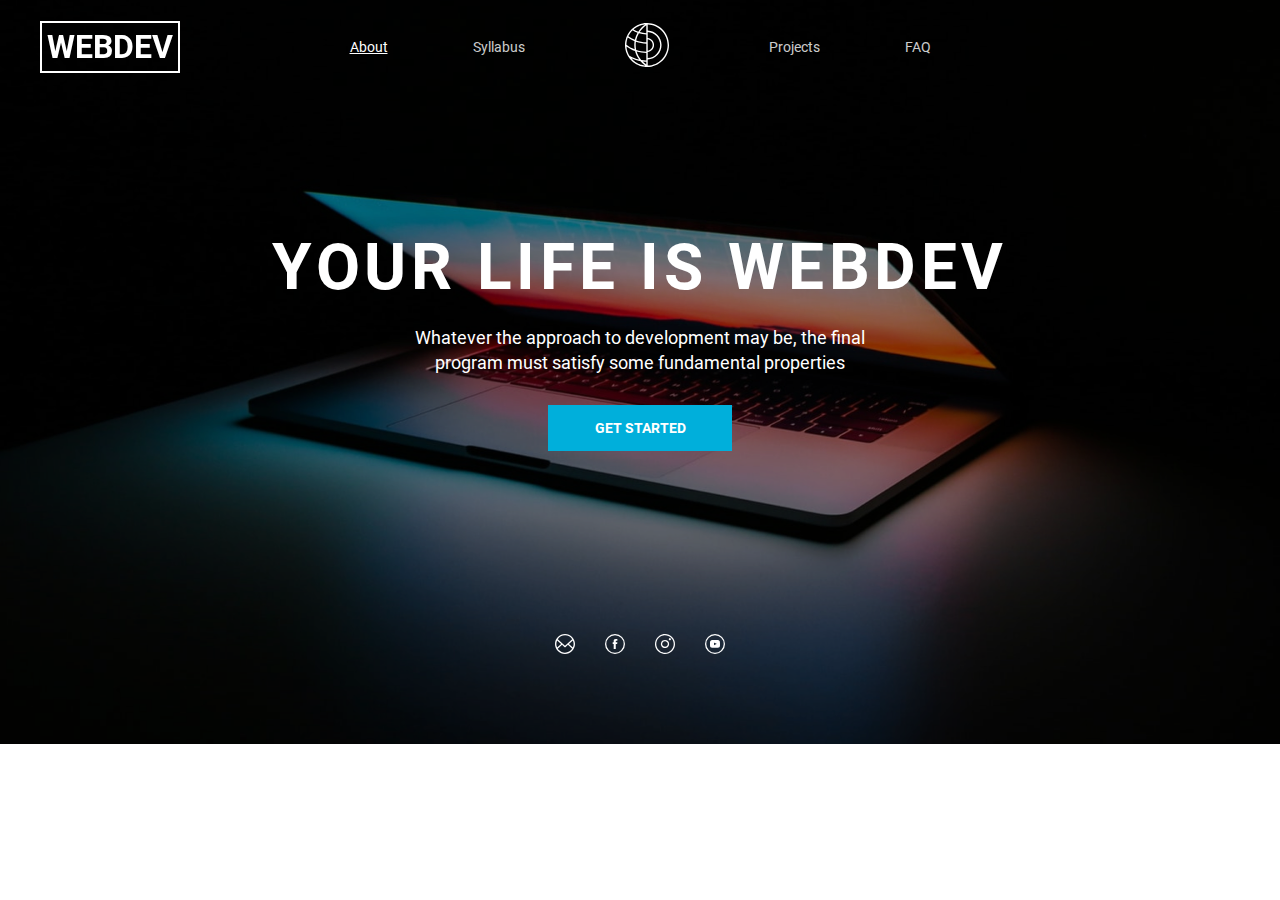
==== index.html @ 71502aca "feat: add header block" ====
<!doctype html>
<html lang="en">
<head>
	<meta charset="UTF-8">
	<meta
			name="viewport"
			content="width=device-width, user-scalable=no, initial-scale=1.0, maximum-scale=1.0, minimum-scale=1.0"
	>
	<meta http-equiv="X-UA-Compatible" content="ie=edge">
	<title>WebDev</title>
	<link rel="stylesheet" href="style.css">
</head>
<body>
	<div class="header__block_container">
		<h1 class="header__block_title">webdev</h1>
		<header class="header__block_header">
			<nav class="header__block_menu-body">
				<ul class="header__block_menu-list">
					<li class="header__block_menu-list-item"><a href="" class="header__block_menu__link header__block_menu__link-left active">About</a></li>
					<li class="header__block_menu-list-item"><a href="" class="header__block_menu__link header__block_menu__link-left">Syllabus</a></li>
					<li class="header__block_menu-list-item"><img src="assets/logo.svg" class="header__block_logo" alt="logo"></li>
					<li class="header__block_menu-list-item"><a href="" class="header__block_menu__link header__block_menu__link-right">Projects</a></li>
					<li class="header__block_menu-list-item"><a href="" class="header__block_menu__link header__block_menu__link-right">FAQ</a></li>
				</ul>
			</nav>
		</header>
		<div class="first_block_title">your life is WebDev</div>
		<p class="first_block_text">Whatever the approach to development may be, the final<br /> program must satisfy some fundamental properties</p>
		<button class="btn-main">get started</button>
		<div class="first_block_social-links">
			<a href="" class="first_block_social-link-mail"><img src="assets/icons/mail_fff.svg" class="first_block_social-link-icon" alt="icon"></a>
			<a href="" class="first_block_social-link-facebook"><img src="assets/icons/facebook_fff.svg" class="first_block_social-link-icon" alt="icon"></a>
			<a href="" class="first_block_social-link-insta"><img src="assets/icons/insta_fff.svg" class="first_block_social-link-icon" alt="icon"></a>
			<a href="" class="first_block_social-link-telegram"><img src="assets/icons/telegram_fff.svg" class="first_block_social-link-icon" alt="icon"></a>
		</div>
	</div>
	<main>

	</main>
	<footer></footer>
</body>
</html>
---- style.css ----
@font-face {
  font-family: 'Roboto Bold';
  src: url("assets/fonts/Roboto-Bold.ttf");
}

@font-face {
  font-family: 'Roboto Medium';
  src: url("assets/fonts/Roboto-Medium.ttf");
}

@font-face {
  font-family: 'Roboto Regular';
  src: url("assets/fonts/Roboto-Regular.ttf");
}

html,
body {
  padding: 0;
  margin: 0;
}

.header__block_container {
  display: flex;
  flex-direction: column;
  align-items: center;
  height: 744px;
  background-image: url('assets/images/header-bg-image.png');
  background-color: #000;
  background-position: center;
  background-repeat: no-repeat;
}

.header__block_title {
  color: #FFF;
  text-transform: uppercase;
  position: fixed;
  left: 40px;
  font-family: Roboto Bold;
  border: 2px solid #FFF;
  padding: 5px;
}

.header__block_header {
  height: 95px;
  display: flex;
  flex-direction: row;
  justify-content: center;
  align-items: center;
  margin-bottom: 135px;
}

.header__block_menu-body {
  display: flex;
  justify-content: center;
  align-items: center;
}

.header__block_menu-list {
  display: flex;
  align-items: center;
  padding-left: 0;
  margin-left: 0;
  height: 100%;
}

.header__block_menu-list-item {
  list-style-type: none;
}

.header__block_menu__link {
  text-decoration: none;
  color: #FFF;
  font-family: Roboto Regular;
  font-style: normal;
  font-weight: normal;
  font-size: 14px;
  line-height: 140%;
  opacity: 0.8;
}

.header__block_menu__link.active {
  opacity: 1;
  text-decoration: underline;
}

.header__block_menu__link-left {
  margin-left: 85px;
}

.header__block_menu__link-right {
  margin-right: 85px;
}

.header__block_logo {
  margin: auto 100px;
}

.first_block_title {
  font-family: Roboto Bold;
  font-style: normal;
  font-weight: bold;
  font-size: 64px;
  line-height: 75px;
  letter-spacing: 4.5px;
  color: #FFF;
  text-transform: uppercase;
  margin-bottom: 20px;
}

.first_block_text {
  color: #FFF;
  font-family: Roboto Regular;
  font-style: normal;
  font-weight: normal;
  font-size: 18px;
  line-height: 140%;
  text-align: center;
  margin-bottom: 30px;
  margin-top: 0;
}

.btn-main {
  height: 46px;
  width: 184px;
  background-color: #00AFDB;
  font-family: Roboto Bold;
  font-style: normal;
  font-weight: bold;
  font-size: 14px;
  line-height: 16px;
  display: flex;
  justify-content: center;
  align-items: center;
  text-align: center;
  text-transform: uppercase;
  color: #FFF;
  border: none;
  margin-bottom: 183px;
}

.btn-main:hover {
  height: 46px;
  width: 184px;
  background-color: #009CC2;
  cursor: pointer;
}

.first_block_social-links {
  width: 170px;
  display: flex;
  justify-content: space-between;
}
.first_block_social-link-icon:hover {
  transform: scale(1.1);
}
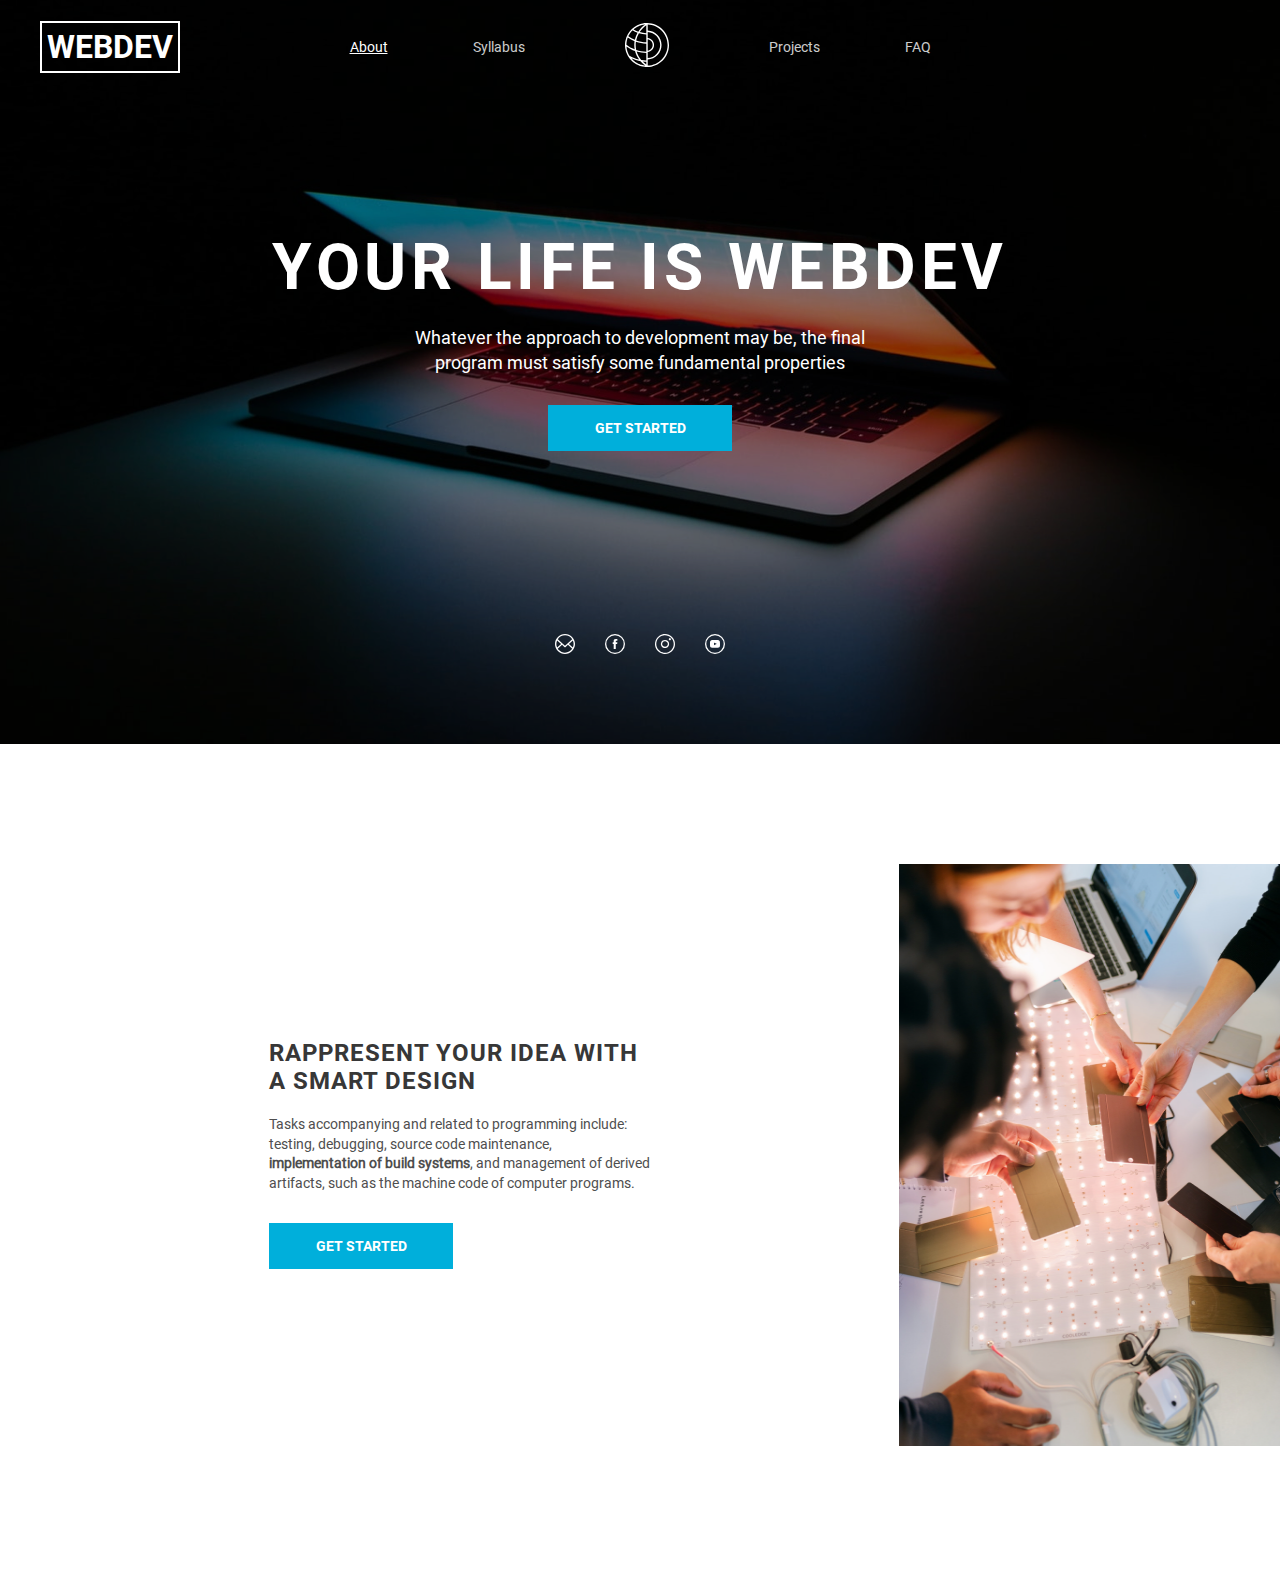
==== commit fe8033aa: "feat: add first content article" ====
--- a/index.html
+++ b/index.html
@@ -26,7 +26,7 @@
 		</header>
 		<div class="first_block_title">your life is WebDev</div>
 		<p class="first_block_text">Whatever the approach to development may be, the final<br /> program must satisfy some fundamental properties</p>
-		<button class="btn-main">get started</button>
+		<button class="btn-main first_block_btn-main">get started</button>
 		<div class="first_block_social-links">
 			<a href="" class="first_block_social-link-mail"><img src="assets/icons/mail_fff.svg" class="first_block_social-link-icon" alt="icon"></a>
 			<a href="" class="first_block_social-link-facebook"><img src="assets/icons/facebook_fff.svg" class="first_block_social-link-icon" alt="icon"></a>
@@ -35,7 +35,24 @@
 		</div>
 	</div>
 	<main>
-
+		<section class="main__content_section">
+			<article class="rappresent__content_article">
+				<div class="rappresent__content_block">
+					<h2 class="rappresent__content_title">Rappresent your idea with<br />a smart Design</h2>
+					<p class="rappresent__content_text">Tasks accompanying and related to programming include: testing, debugging, source code maintenance, <strong>implementation of build systems</strong>, and management of derived artifacts, such as the machine code of computer programs.</p>
+					<button class="btn-main">get started</button>
+				</div>
+				<img src="assets/images/content-image-1.png" class="rappresent__content_image" alt="content-image-1">
+			</article>
+			<article class="main__content_our-community-article"></article>
+			<article class="main__content_implement-article"></article>
+		</section>
+		<section class="main__content_section2">
+			<article></article>
+		</section>
+		<section class="main__content_section3">
+			<article></article>
+		</section>
 	</main>
 	<footer></footer>
 </body>
--- a/style.css
+++ b/style.css
@@ -33,7 +33,7 @@
 .header__block_title {
   color: #FFF;
   text-transform: uppercase;
-  position: fixed;
+  position: absolute;
   left: 40px;
   font-family: Roboto Bold;
   border: 2px solid #FFF;
@@ -135,7 +135,6 @@
   text-transform: uppercase;
   color: #FFF;
   border: none;
-  margin-bottom: 183px;
 }
 
 .btn-main:hover {
@@ -145,6 +144,10 @@
   cursor: pointer;
 }
 
+.first_block_btn-main {
+  margin-bottom: 183px;
+}
+
 .first_block_social-links {
   width: 170px;
   display: flex;
@@ -154,3 +157,49 @@
   transform: scale(1.1);
 }
 
+.main__content_section {
+}
+
+.rappresent__content_article {
+  display: flex;
+  align-items: center;
+  height: 842px;
+  background-color: #FFF;
+}
+
+.rappresent__content_block {
+  height: 233px;
+  width: 407px;
+  margin: 295px 248px 314px 269px;
+}
+
+.rappresent__content_title {
+  margin-bottom: 20px;
+  margin-top: 0;
+  font-family: Roboto Bold;
+  font-style: normal;
+  font-weight: bold;
+  font-size: 24px;
+  line-height: 28px;
+  letter-spacing: 1px;
+  text-transform: uppercase;
+  color: #373737;
+}
+
+.rappresent__content_text {
+  margin-bottom: 30px;
+  margin-top: 0;
+  font-family: Roboto Regular;
+  font-style: normal;
+  font-weight: normal;
+  font-size: 14px;
+  line-height: 140%;
+  color: #4E4E4E;
+}
+
+.rappresent__content_image {
+  height: 582px;
+  width: 407px;
+  overflow: hidden;
+  margin: 120px auto 140px 0;
+}
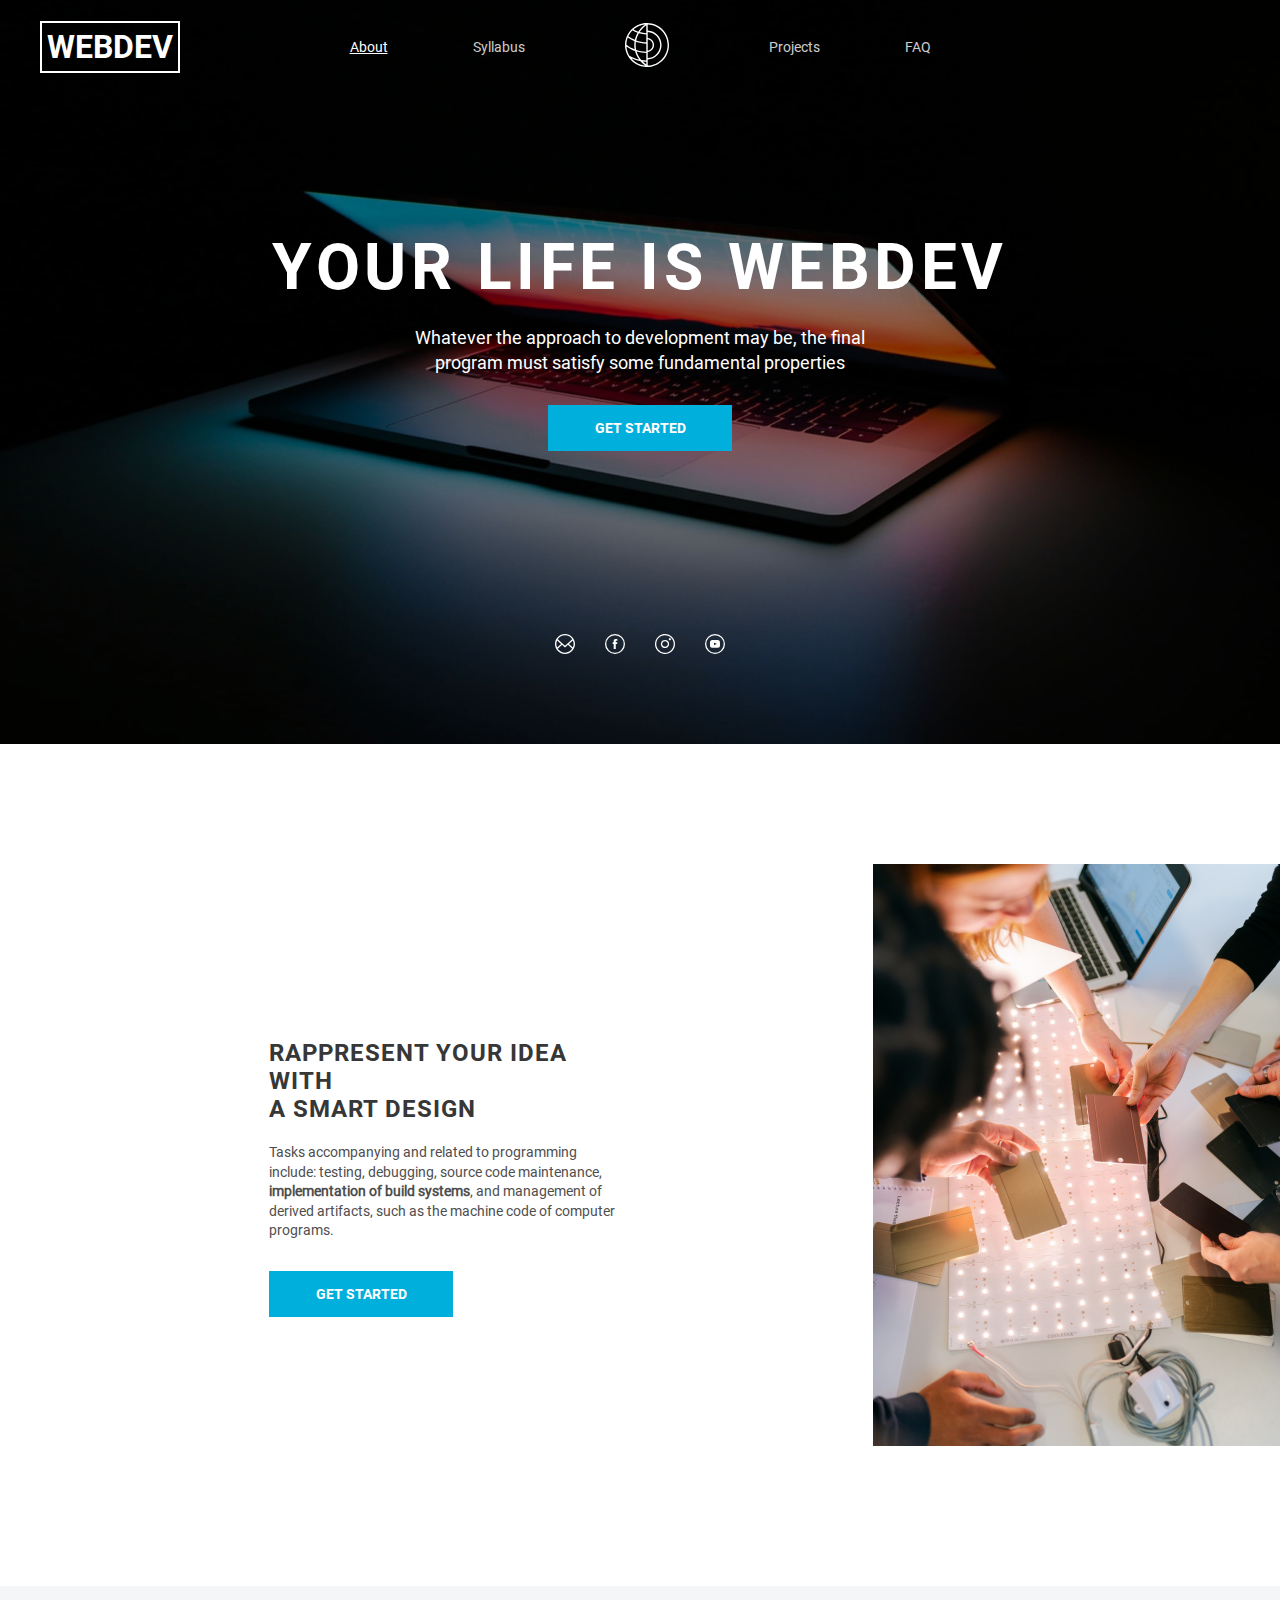
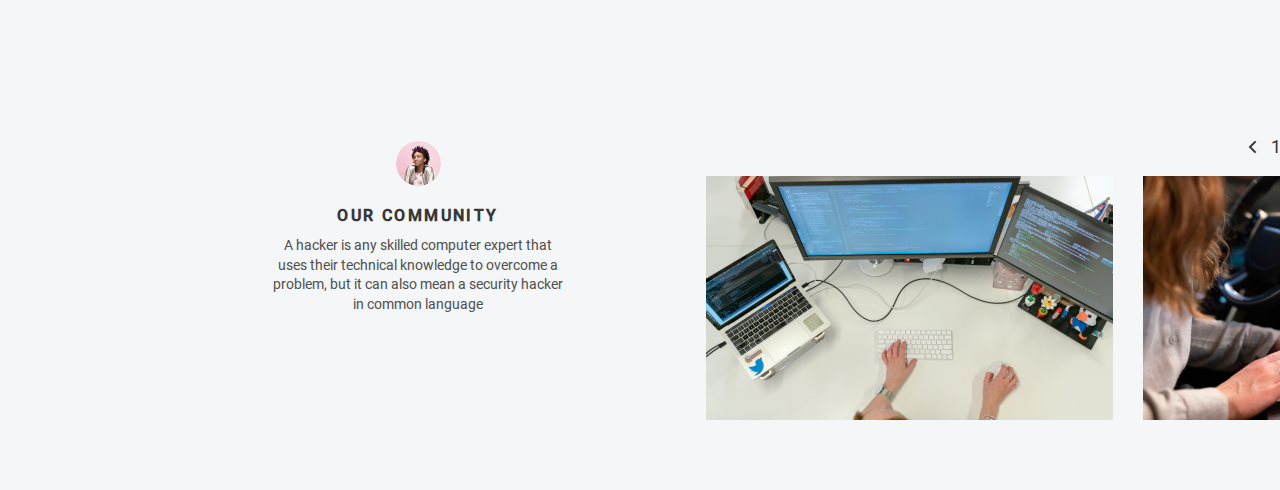
==== commit 7af8b306: "feat: add second content article" ====
--- a/index.html
+++ b/index.html
@@ -36,16 +36,47 @@
 	</div>
 	<main>
 		<section class="main__content_section">
+
 			<article class="rappresent__content_article">
 				<div class="rappresent__content_block">
 					<h2 class="rappresent__content_title">Rappresent your idea with<br />a smart Design</h2>
 					<p class="rappresent__content_text">Tasks accompanying and related to programming include: testing, debugging, source code maintenance, <strong>implementation of build systems</strong>, and management of derived artifacts, such as the machine code of computer programs.</p>
 					<button class="btn-main">get started</button>
 				</div>
-				<img src="assets/images/content-image-1.png" class="rappresent__content_image" alt="content-image-1">
+				<div class="rappresent__content_image">
+					<img src="assets/images/content-image-1.png" alt="content-image-1">
+				</div>
 			</article>
-			<article class="main__content_our-community-article"></article>
-			<article class="main__content_implement-article"></article>
+
+			<article class="our-community__content_article">
+				<div class="our-community__content_block">
+					<div class="our-community__content_user-card">
+						<div class="our-community__content_user-card_image">
+							<img src="assets/images/userpic.png" alt="avatar">
+						</div>
+						<h2 class="our-community__content_user-card_title">our community</h2>
+						<p class="our-community__content_user-card_text">A hacker is any skilled computer expert that uses their technical knowledge to overcome a problem, but it can also mean a security hacker in common language</p>
+					</div>
+					<div class="our-community__content_image-block">
+						<div class="slider__nav_items">
+							<a href="" class="slider__nav_arrow"><img src="assets/icons/arrow-left.svg" alt="arrow-left"></a>
+							<div class="slider__nav_pagination">
+								<div class="slider__nav_pagination-page">1</div>
+								<img src="assets/icons/divider-icon.svg" alt="divider">
+								<div class="slider__nav_pagination-page">5</div>
+							</div>
+							<a href="" class="slider__nav_arrow"><img src="assets/icons/arrow-right.svg" alt="arrow-right"></a>
+						</div>
+						<div class="slider__items">
+							<div class="slider__items_image-container"><img src="assets/images/slider-item-1.png" alt="slider-item-1"></div>
+							<div class="slider__items_image-container"><img src="assets/images/slider-item-2.png" alt="slider-item-2"></div>
+							<div class="slider__items_image-container"><img src="assets/images/slider-item-3.png" alt="slider-item-3"></div>
+						</div>
+					</div>
+				</div>
+			</article>
+
+			<article class="implement__content_article"></article>
 		</section>
 		<section class="main__content_section2">
 			<article></article>
--- a/style.css
+++ b/style.css
@@ -72,7 +72,6 @@
   color: #FFF;
   font-family: Roboto Regular;
   font-style: normal;
-  font-weight: normal;
   font-size: 14px;
   line-height: 140%;
   opacity: 0.8;
@@ -98,7 +97,6 @@
 .first_block_title {
   font-family: Roboto Bold;
   font-style: normal;
-  font-weight: bold;
   font-size: 64px;
   line-height: 75px;
   letter-spacing: 4.5px;
@@ -111,7 +109,6 @@
   color: #FFF;
   font-family: Roboto Regular;
   font-style: normal;
-  font-weight: normal;
   font-size: 18px;
   line-height: 140%;
   text-align: center;
@@ -125,7 +122,6 @@
   background-color: #00AFDB;
   font-family: Roboto Bold;
   font-style: normal;
-  font-weight: bold;
   font-size: 14px;
   line-height: 16px;
   display: flex;
@@ -178,7 +174,6 @@
   margin-top: 0;
   font-family: Roboto Bold;
   font-style: normal;
-  font-weight: bold;
   font-size: 24px;
   line-height: 28px;
   letter-spacing: 1px;
@@ -191,7 +186,6 @@
   margin-top: 0;
   font-family: Roboto Regular;
   font-style: normal;
-  font-weight: normal;
   font-size: 14px;
   line-height: 140%;
   color: #4E4E4E;
@@ -202,4 +196,126 @@
   width: 407px;
   overflow: hidden;
   margin: 120px auto 140px 0;
-}
+  display: flex;
+  justify-content: center;
+  align-items: center;
+  flex-shrink: 0;
+}
+
+.rappresent__content_image img {
+    min-width: 100%;
+    min-height: 100%;
+}
+
+.our-community__content_article {
+  background-color: #F5F6F7;
+  height: 504px;
+  overflow: hidden;
+}
+
+.our-community__content_block {
+  display: flex;
+}
+
+.our-community__content_user-card {
+  height: 175px;
+  width: 298px;
+  display: flex;
+  flex-direction: column;
+  align-items: center;
+  margin: 155px 139px 174px 269px;
+  flex-shrink: 0;
+}
+
+.our-community__content_user-card_image {
+  height: 45px;
+  width: 45px;
+  overflow: hidden;
+  display: flex;
+  justify-content: center;
+  align-items: center;
+  border-radius: 50%;
+  flex-shrink: 0;
+}
+
+.our-community__content_user-card_image img {
+  min-width: 100%;
+  min-height: 100%;
+}
+
+.our-community__content_user-card_title {
+  font-family: Roboto Medium;
+  font-style: normal;
+  font-size: 16px;
+  line-height: 20px;
+  letter-spacing: 2.4px;
+  text-transform: uppercase;
+  color: #373737;
+  margin: 20px 0 10px 0;
+}
+
+.our-community__content_user-card_text {
+  font-family: Roboto Regular;
+  font-style: normal;
+  font-size: 14px;
+  line-height: 140%;
+  text-align: center;
+  color: #4E4E4E;
+  margin: 0;
+  padding: 0;
+}
+
+.our-community__content_image-block {
+  display: flex;
+  flex-direction: column;
+  justify-content: center;
+}
+
+.slider__nav_items {
+  display: flex;
+  justify-content: space-between;
+  align-items: center;
+  width: 83px;
+  height: 18px;
+  margin: 82px 269px 20px 542px;
+}
+
+.slider__nav_pagination {
+  display: flex;
+  justify-content: space-between;
+  align-items: center;
+  width: 37px;
+}
+
+.slider__nav_arrow {
+  display: flex;
+  align-items: center;
+}
+
+.slider__nav_arrow:hover {
+  opacity: 0.5;
+}
+
+.slider__nav_pagination-page {
+  font-family: Roboto Regular;
+  font-style: normal;
+  font-size: 18px;
+  line-height: 100%;
+  display: flex;
+  align-items: center;
+  color: #373737;
+}
+
+.slider__items {
+  display: flex;
+  height: 244px;
+  flex-shrink: 0;
+}
+
+slider__items_image-container {
+  width: 407px;
+}
+
+.slider__items_image-container img {
+  margin-right: 30px;
+}
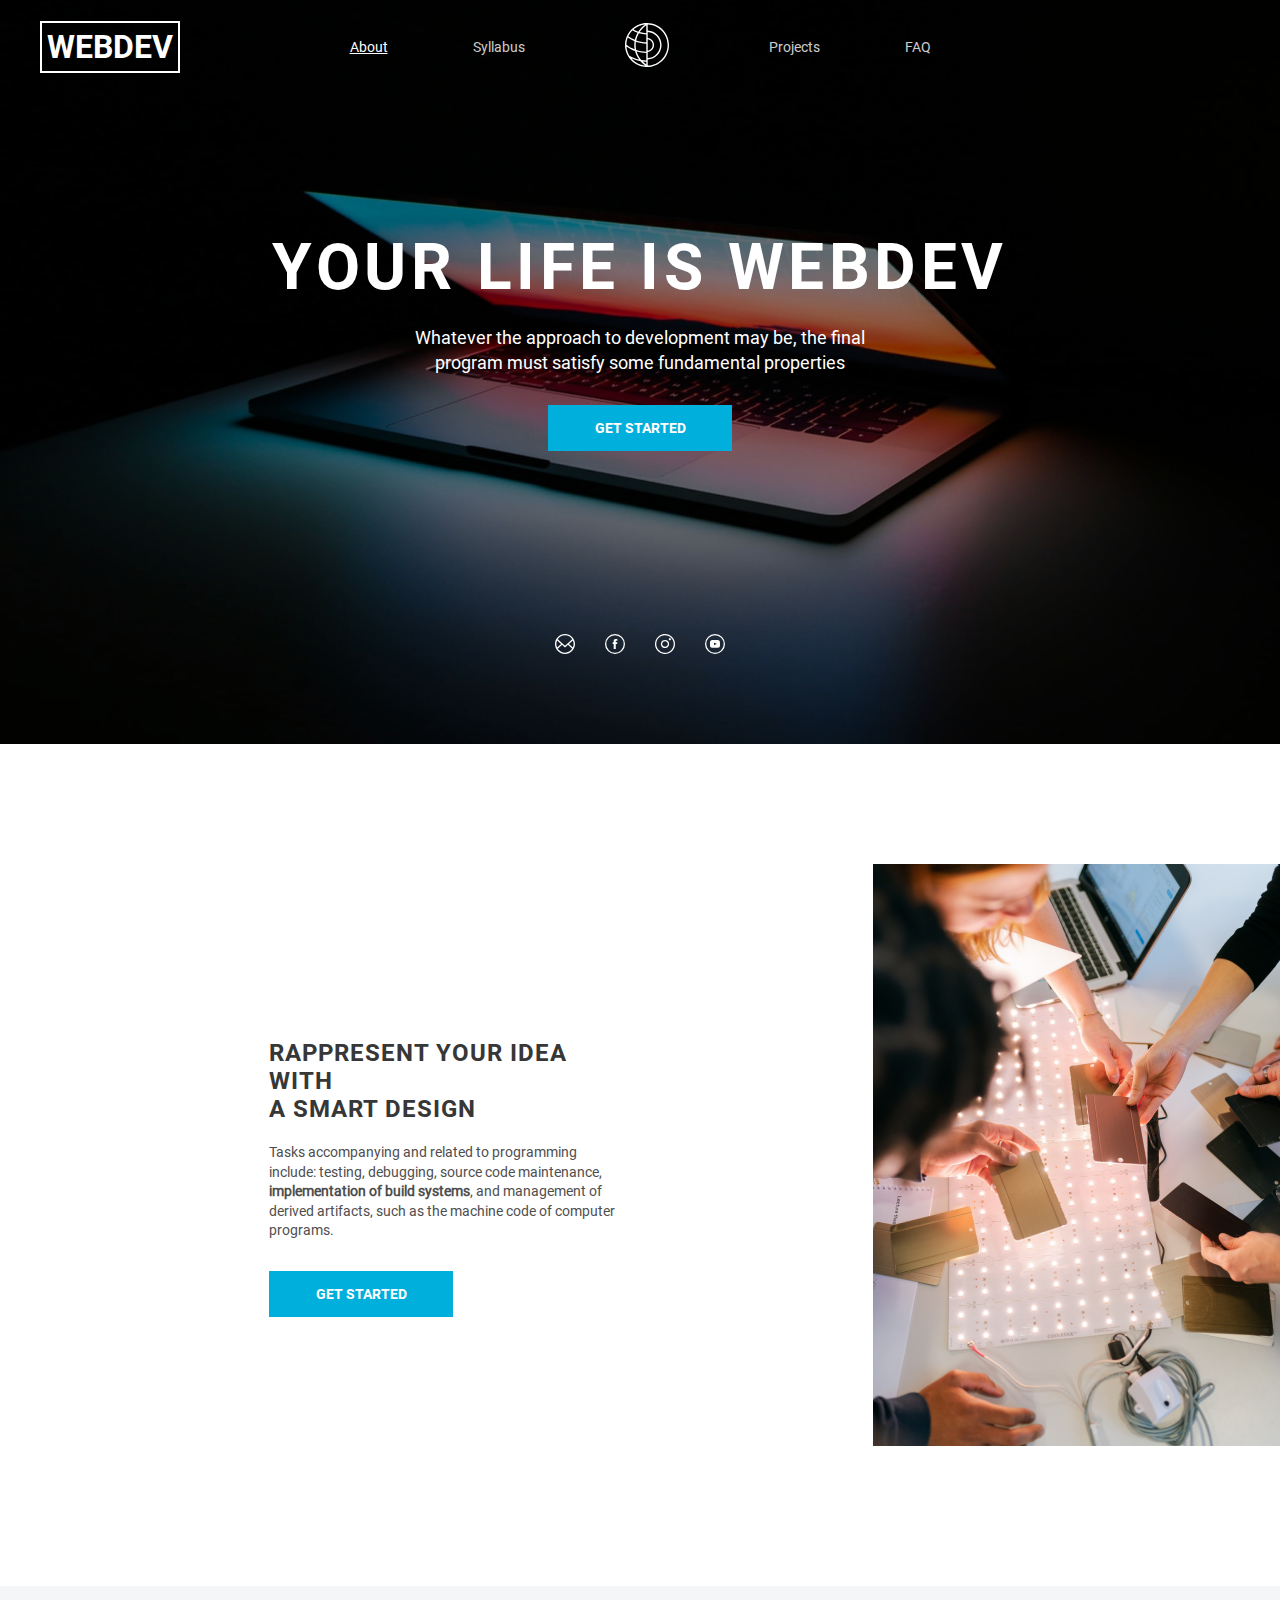
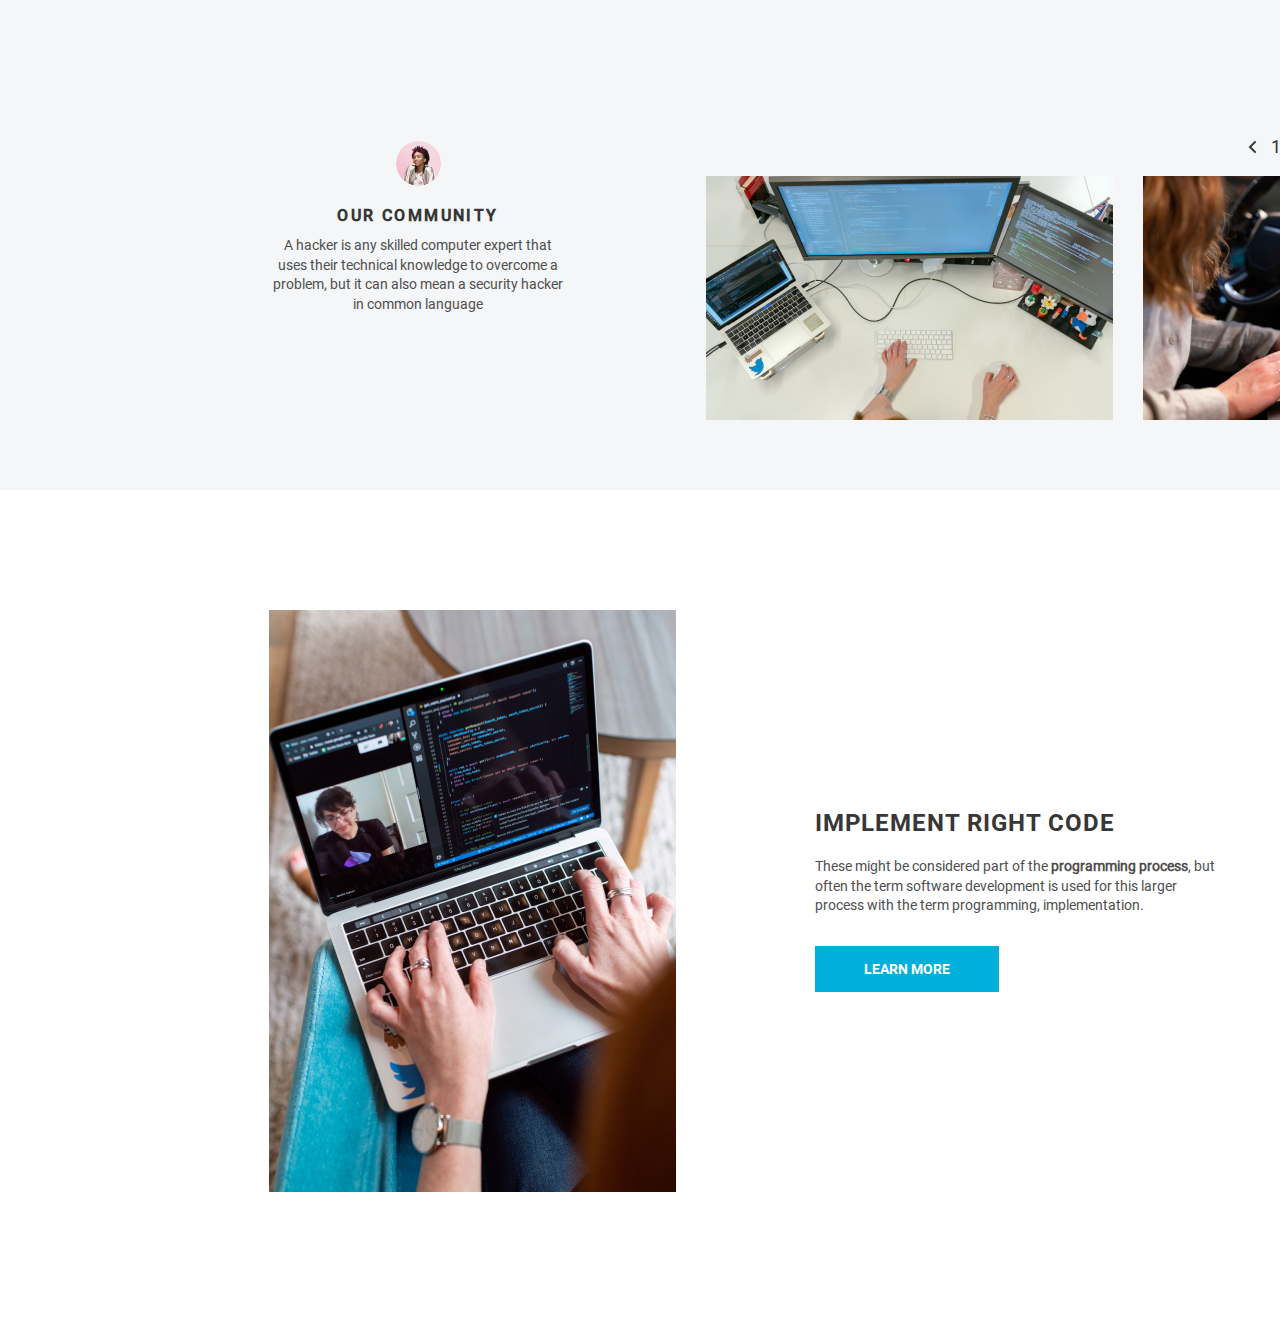
==== commit a2687c38: "feat: add third content article" ====
--- a/index.html
+++ b/index.html
@@ -76,7 +76,16 @@
 				</div>
 			</article>
 
-			<article class="implement__content_article"></article>
+			<article class="implement__content_article">
+				<div class="implement__content_image">
+					<img src="assets/images/content-image-2.png" alt="content-image-2">
+				</div>
+				<div class="implement__content_block">
+					<h2 class="implement__content_title">Implement right Code</h2>
+					<p class="implement__content_text">These might be considered part of the <strong>programming process</strong>, but often the term software development is used for this larger process with the term programming, implementation.</p>
+					<button class="btn-main">learn more</button>
+				</div>
+			</article>
 		</section>
 		<section class="main__content_section2">
 			<article></article>
--- a/style.css
+++ b/style.css
@@ -156,7 +156,8 @@
 .main__content_section {
 }
 
-.rappresent__content_article {
+.rappresent__content_article,
+.implement__content_article {
   display: flex;
   align-items: center;
   height: 842px;
@@ -169,7 +170,8 @@
   margin: 295px 248px 314px 269px;
 }
 
-.rappresent__content_title {
+.rappresent__content_title,
+.implement__content_title {
   margin-bottom: 20px;
   margin-top: 0;
   font-family: Roboto Bold;
@@ -181,7 +183,8 @@
   color: #373737;
 }
 
-.rappresent__content_text {
+.rappresent__content_text,
+.implement__content_text {
   margin-bottom: 30px;
   margin-top: 0;
   font-family: Roboto Regular;
@@ -191,18 +194,23 @@
   color: #4E4E4E;
 }
 
-.rappresent__content_image {
+.rappresent__content_image,
+.implement__content_image {
   height: 582px;
   width: 407px;
   overflow: hidden;
+  display: flex;
+  justify-content: center;
+  align-items: center;
+  flex-shrink: 0;
+}
+
+.rappresent__content_image {
   margin: 120px auto 140px 0;
-  display: flex;
-  justify-content: center;
-  align-items: center;
-  flex-shrink: 0;
-}
-
-.rappresent__content_image img {
+}
+
+.rappresent__content_image img,
+.implement__content_image img {
     min-width: 100%;
     min-height: 100%;
 }
@@ -319,3 +327,13 @@
 .slider__items_image-container img {
   margin-right: 30px;
 }
+
+.implement__content_image {
+  margin: 120px 139px 140px 269px;
+}
+
+.implement__content_block {
+  height: 184px;
+  width: 407px;
+  margin: 319px 0 339px 0;
+}
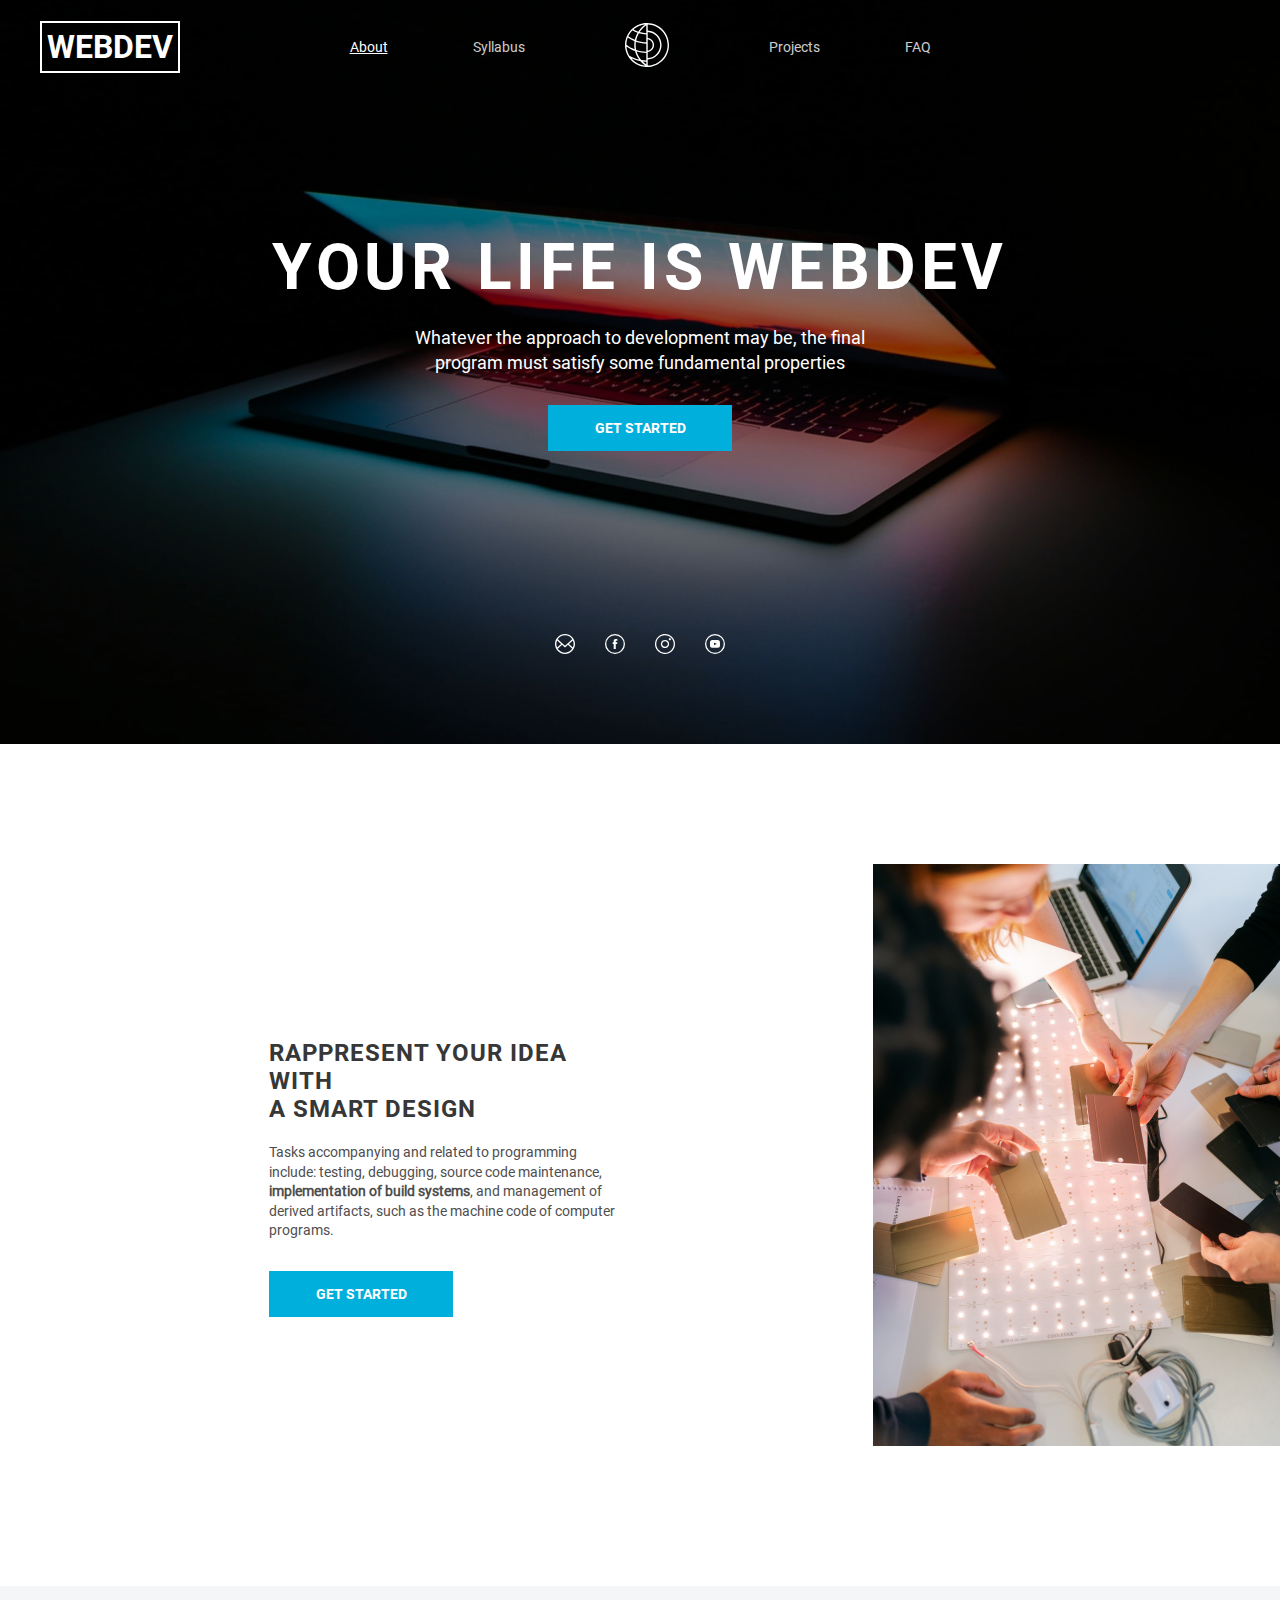
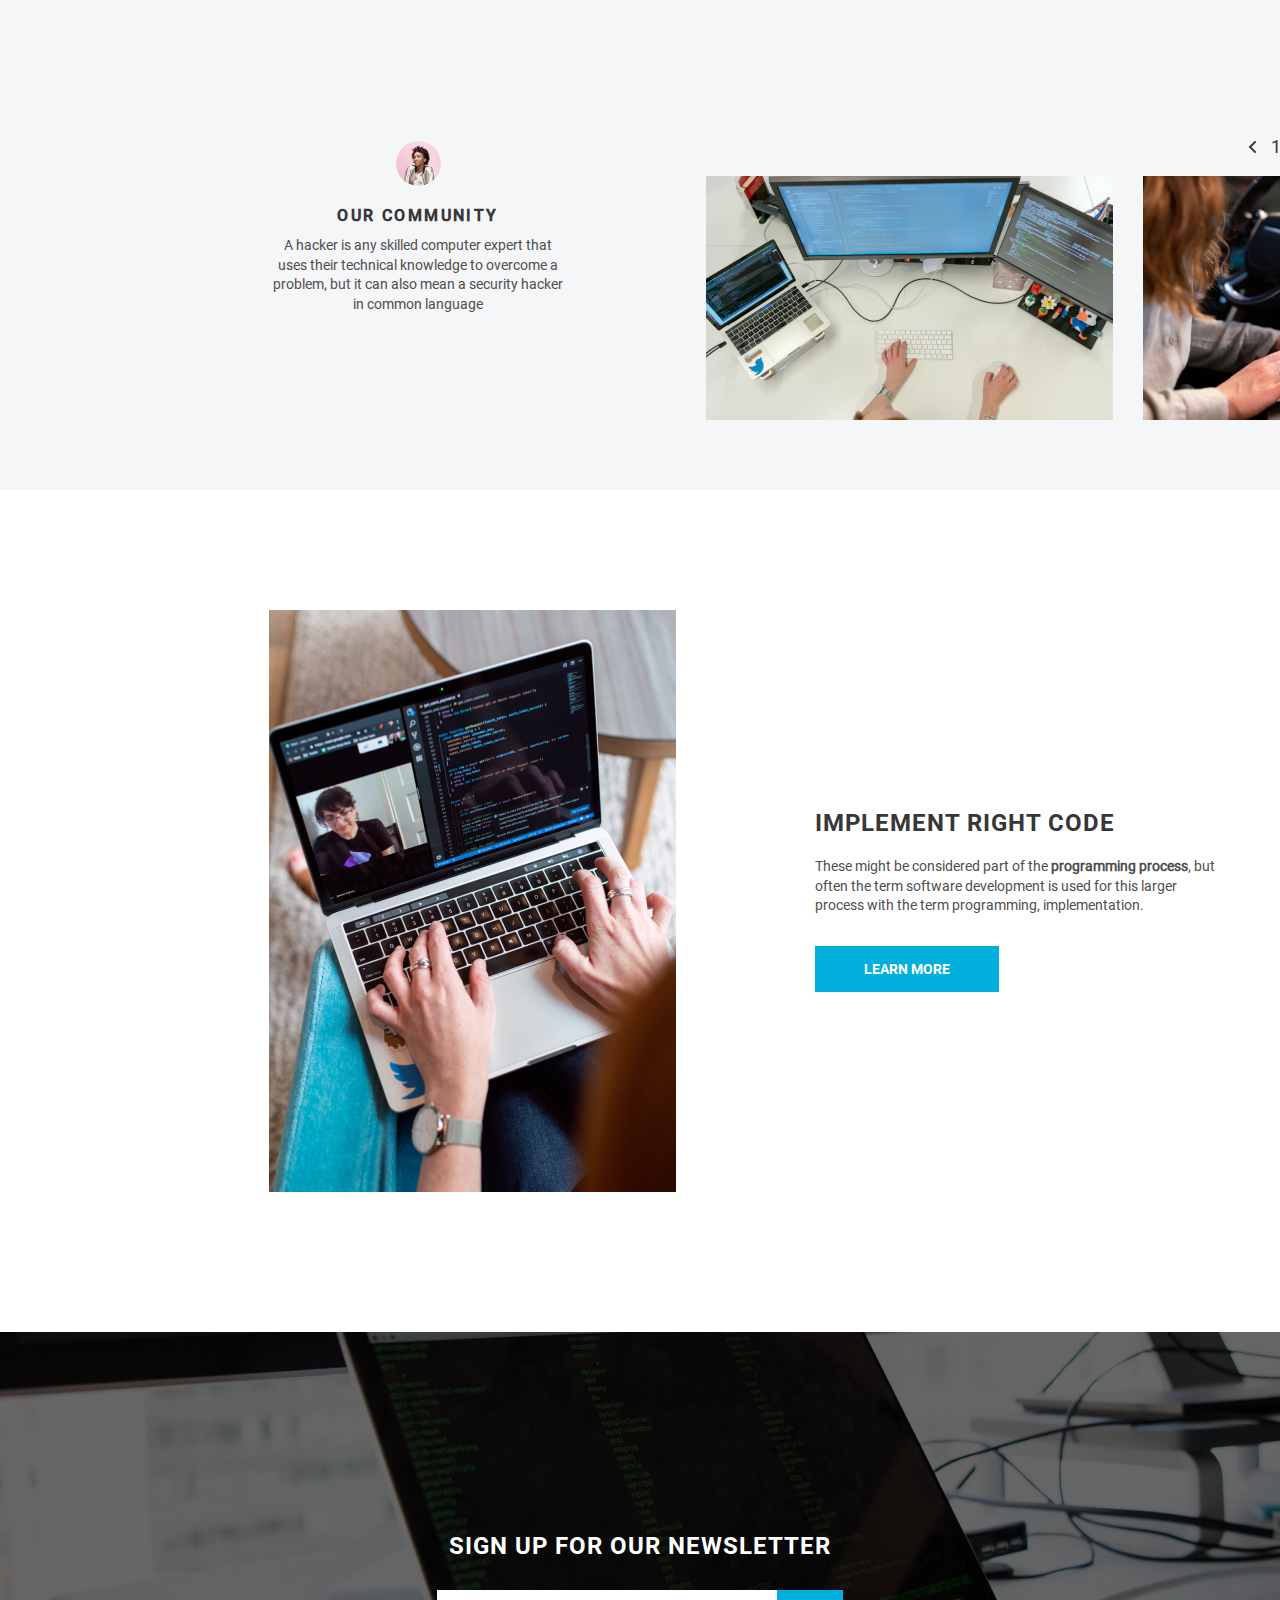
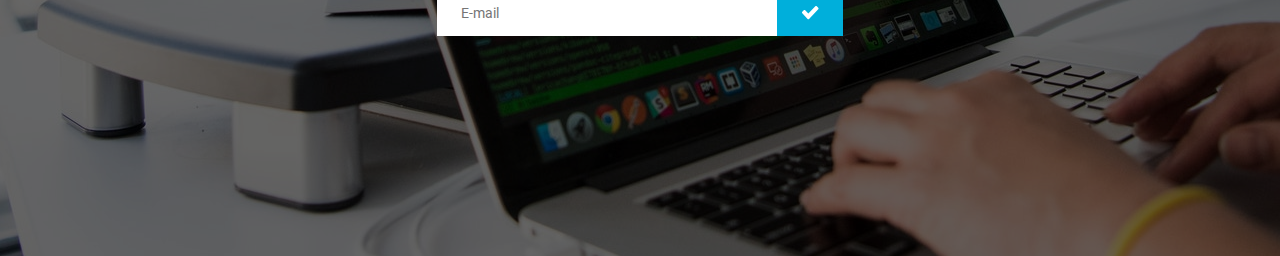
==== commit 344e04b6: "feat: add sign-up section" ====
--- a/index.html
+++ b/index.html
@@ -86,12 +86,19 @@
 					<button class="btn-main">learn more</button>
 				</div>
 			</article>
+
 		</section>
-		<section class="main__content_section2">
-			<article></article>
+
+		<section class="sign-up_section">
+			<div class="sign-up_section-text">sign up for our newsletter</div>
+			<form action="/form" class="sign-up_section-form">
+				<input type="email" placeholder="E-mail" required>
+				<button><img src="assets/icons/check-icon.svg" alt="check-icon"></button>
+			</form>
 		</section>
+
 		<section class="main__content_section3">
-			<article></article>
+
 		</section>
 	</main>
 	<footer></footer>
--- a/style.css
+++ b/style.css
@@ -337,3 +337,63 @@
   width: 407px;
   margin: 319px 0 339px 0;
 }
+
+.sign-up_section {
+  display: flex;
+  flex-direction: column;
+  align-items: center;
+  height: 524px;
+  background-image: url('assets/images/pexels-christina-morillo-1181675 1.png');
+  background-color: #000;
+  background-position: center;
+  background-repeat: no-repeat;
+}
+.sign-up_section-text {
+  font-family: Roboto Bold;
+  font-style: normal;
+  font-size: 24px;
+  line-height: 28px;
+  display: flex;
+  align-items: flex-end;
+  justify-content: center;
+  letter-spacing: 1px;
+  text-transform: uppercase;
+  color: #FFF;
+  margin: 200px auto 30px auto;
+}
+
+.sign-up_section-form {
+  display: flex;
+  flex-direction: row;
+  justify-content: center;
+  align-items: flex-end;
+}
+
+.sign-up_section-form input {
+  width: 292px;
+  height: 46px;
+  padding: 0 24px;
+  font-family: Roboto Regular;
+  font-style: normal;
+  font-size: 14px;
+  line-height: 140%;
+  color: #373737;
+  border: none;
+}
+
+.sign-up_section-form button {
+  width: 66px;
+  height: 46px;
+  background-color: #00AFDB;
+  display: flex;
+  justify-content: center;
+  align-items: center;
+  text-align: center;
+  color: #FFF;
+  border: none;
+  padding: 0;
+}
+.sign-up_section-form button:hover {
+  background-color: #009CC2;
+}
+
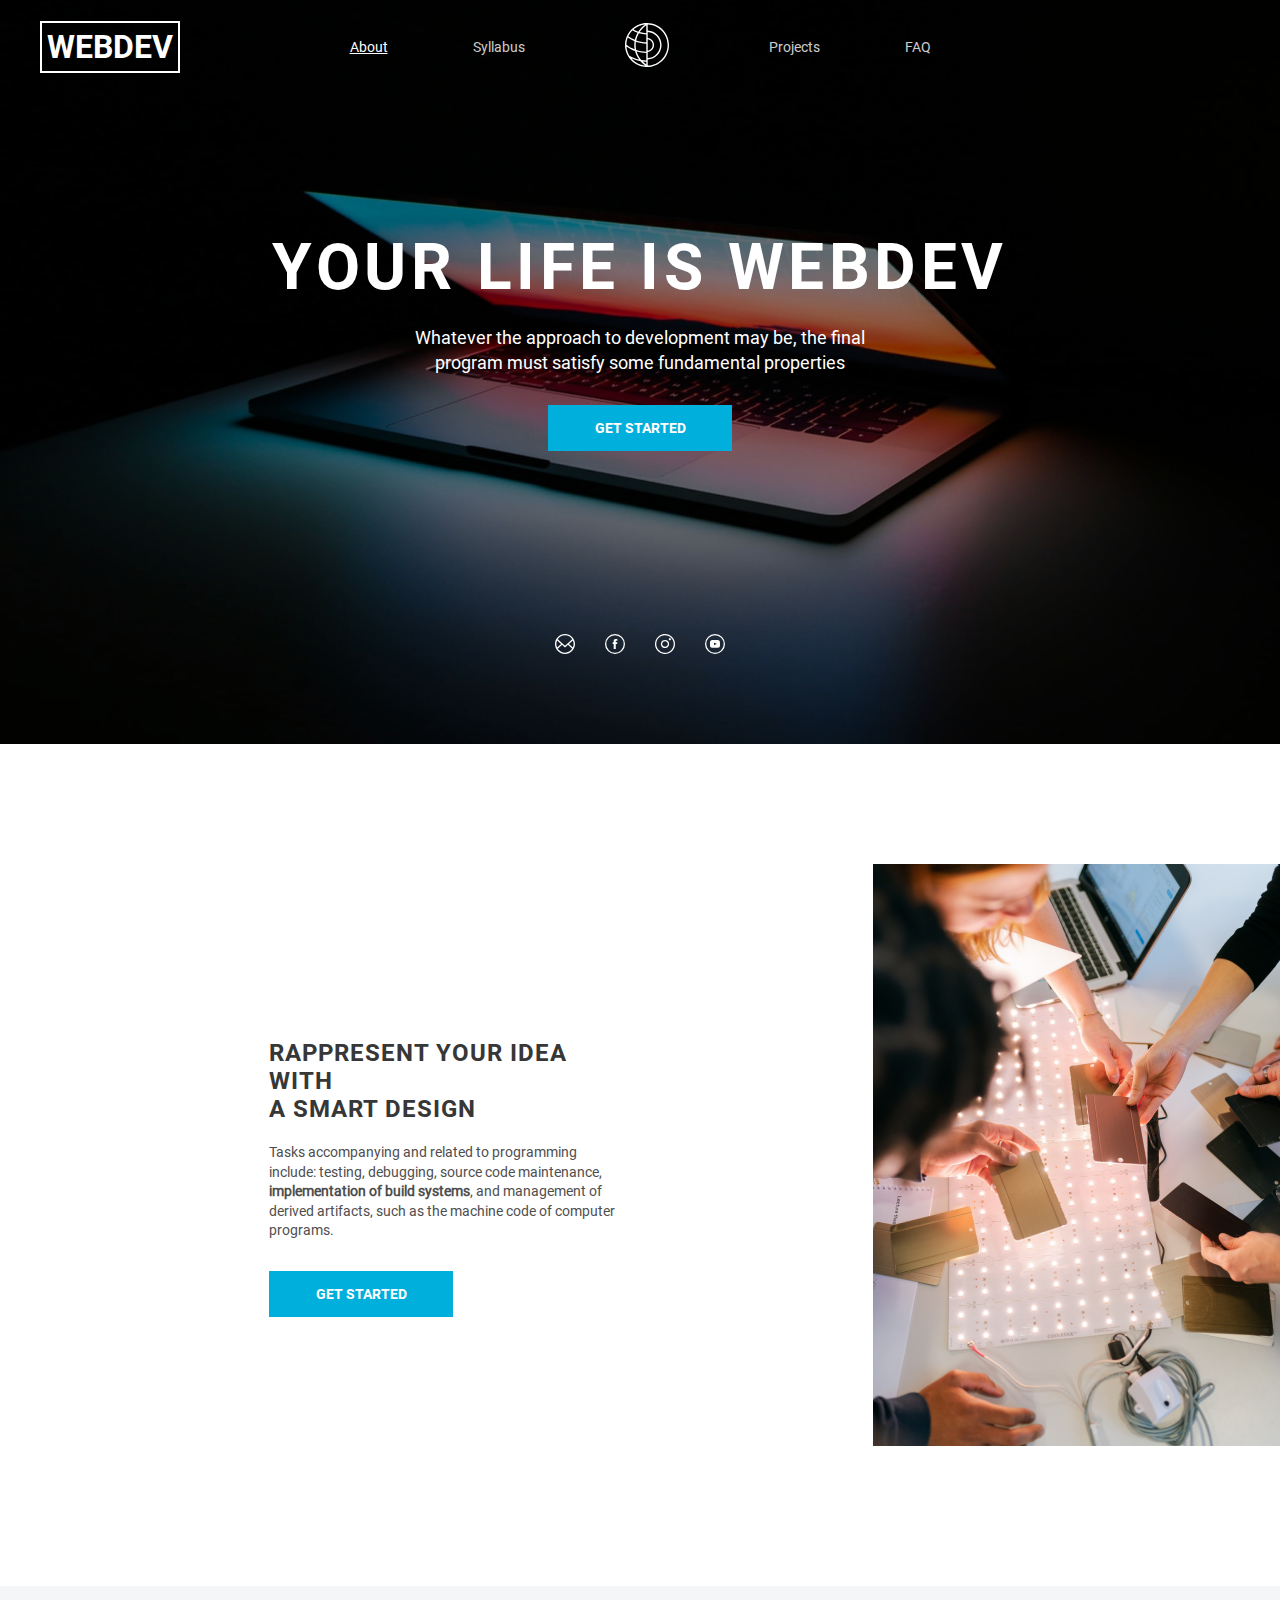
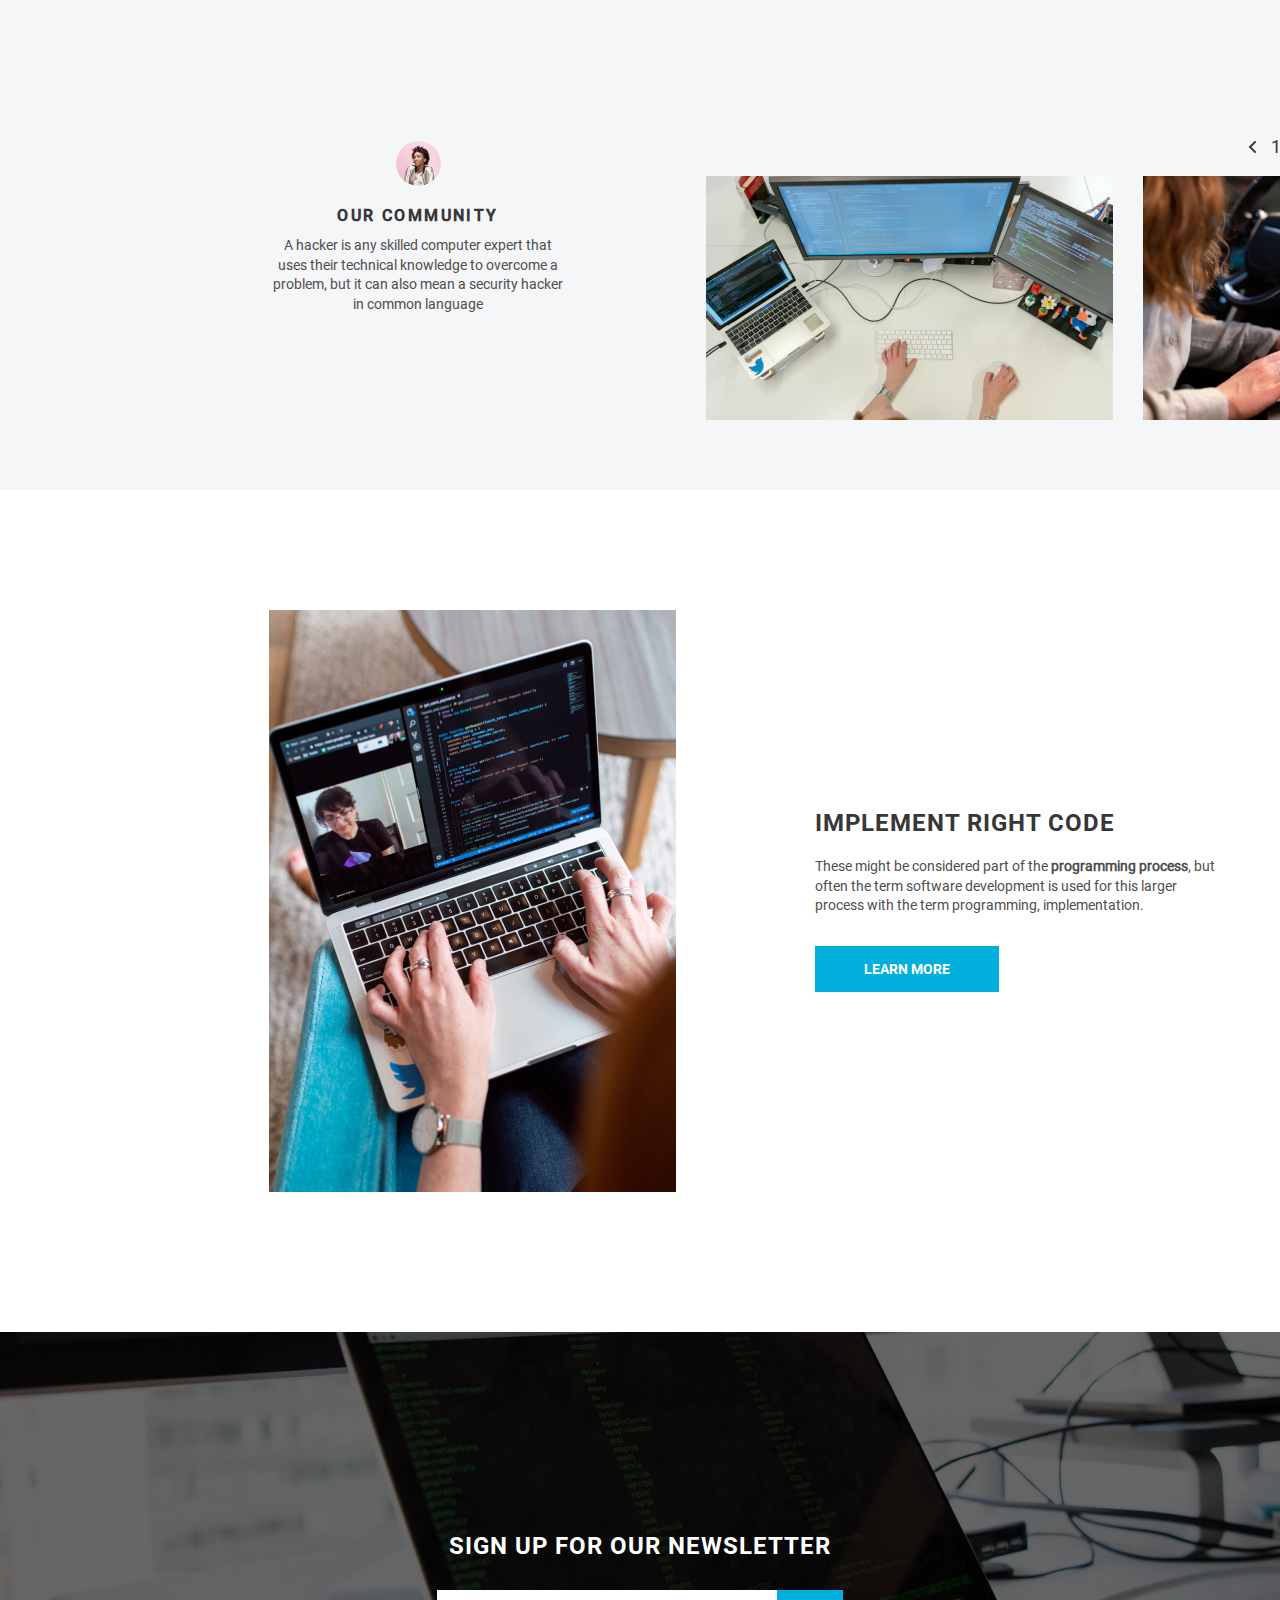
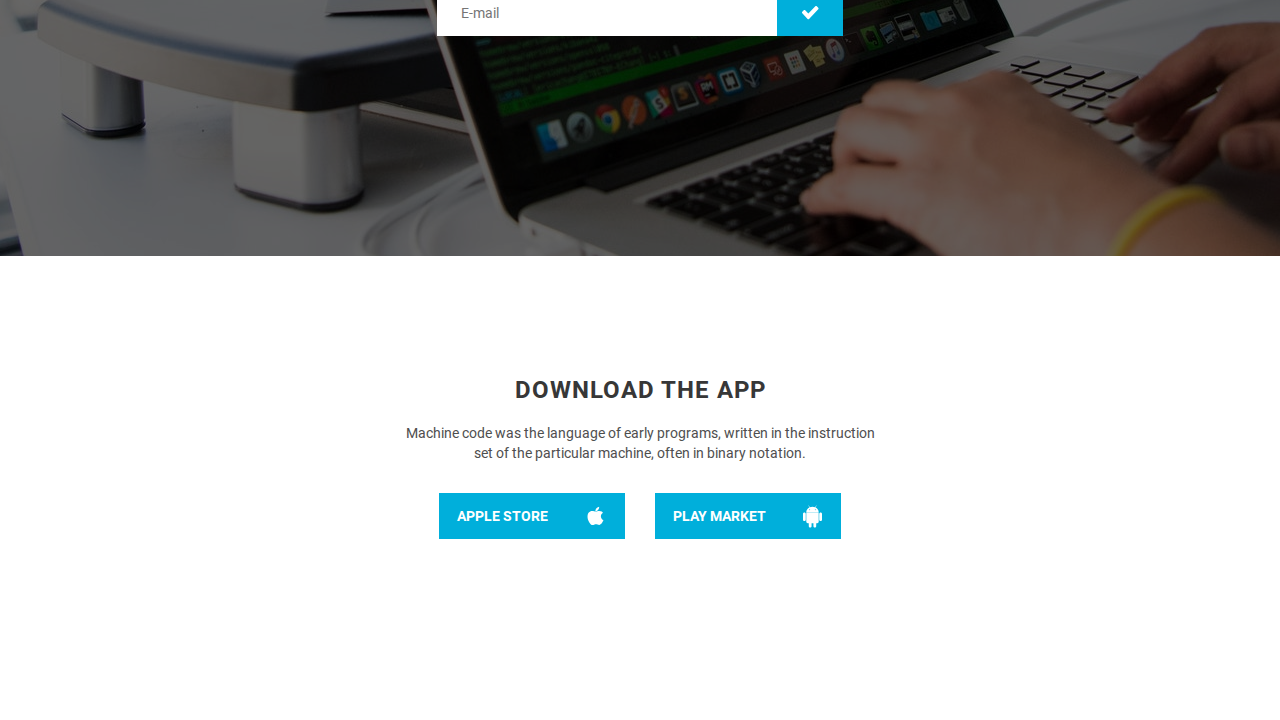
==== commit b6e6433a: "feat: add download app section" ====
--- a/index.html
+++ b/index.html
@@ -97,8 +97,19 @@
 			</form>
 		</section>
 
-		<section class="main__content_section3">
-
+		<section class="download_section">
+			<h2 class="download_section-title">Download the App</h2>
+			<p class="download_section-text">Machine code was the language of early programs, written in the instruction<br />set of the particular machine, often in binary notation.</p>
+			<div class="download_section-btn-container">
+				<button class="btn-main btn-download">
+					apple store
+					<span><img src="assets/icons/icon-apple.svg" alt="icon-apple"></span>
+				</button>
+				<button class="btn-main btn-download">
+					Play Market
+					<span><img src="assets/icons/icon-android.svg" alt="icon-androidn"></span>
+				</button>
+			</div>
 		</section>
 	</main>
 	<footer></footer>
--- a/style.css
+++ b/style.css
@@ -131,11 +131,10 @@
   text-transform: uppercase;
   color: #FFF;
   border: none;
+  padding: 0;
 }
 
 .btn-main:hover {
-  height: 46px;
-  width: 184px;
   background-color: #009CC2;
   cursor: pointer;
 }
@@ -397,3 +396,69 @@
   background-color: #009CC2;
 }
 
+.download_section {
+  display: flex;
+  flex-direction: column;
+  align-items: center;
+  background-color: #FFF;
+  height: 464px;
+}
+
+.download_section-title {
+  font-family: Roboto Bold;
+  font-style: normal;
+  font-size: 24px;
+  line-height: 28px;
+  display: flex;
+  align-items: flex-end;
+  text-align: center;
+  letter-spacing: 1px;
+  text-transform: uppercase;
+  color: #373737;
+  margin-top: 120px;
+  margin-bottom: 20px;
+}
+
+.download_section-text {
+  padding: 0;
+  margin: 0;
+  font-family: Roboto Regular;
+  font-style: normal;
+  font-size: 14px;
+  line-height: 140%;
+  display: flex;
+  align-items: center;
+  text-align: center;
+  color: #4E4E4E;
+}
+
+.download_section-btn-container {
+  display: flex;
+  justify-content: space-between;
+  width: 402px;
+}
+
+.btn-download {
+  display: flex;
+  justify-content: space-between;
+  width: 186px;
+  margin-top: 30px;
+  padding-left: 18px;
+  border: none;
+}
+
+.btn-download:hover {
+  background-color: #00AFDB;
+}
+
+.btn-download span {
+  display: flex;
+  justify-content: center;
+  align-items: center;
+  width: 59px;
+  height: 46px;
+}
+
+.btn-download span:hover {
+  background-color: #009CC2;
+}
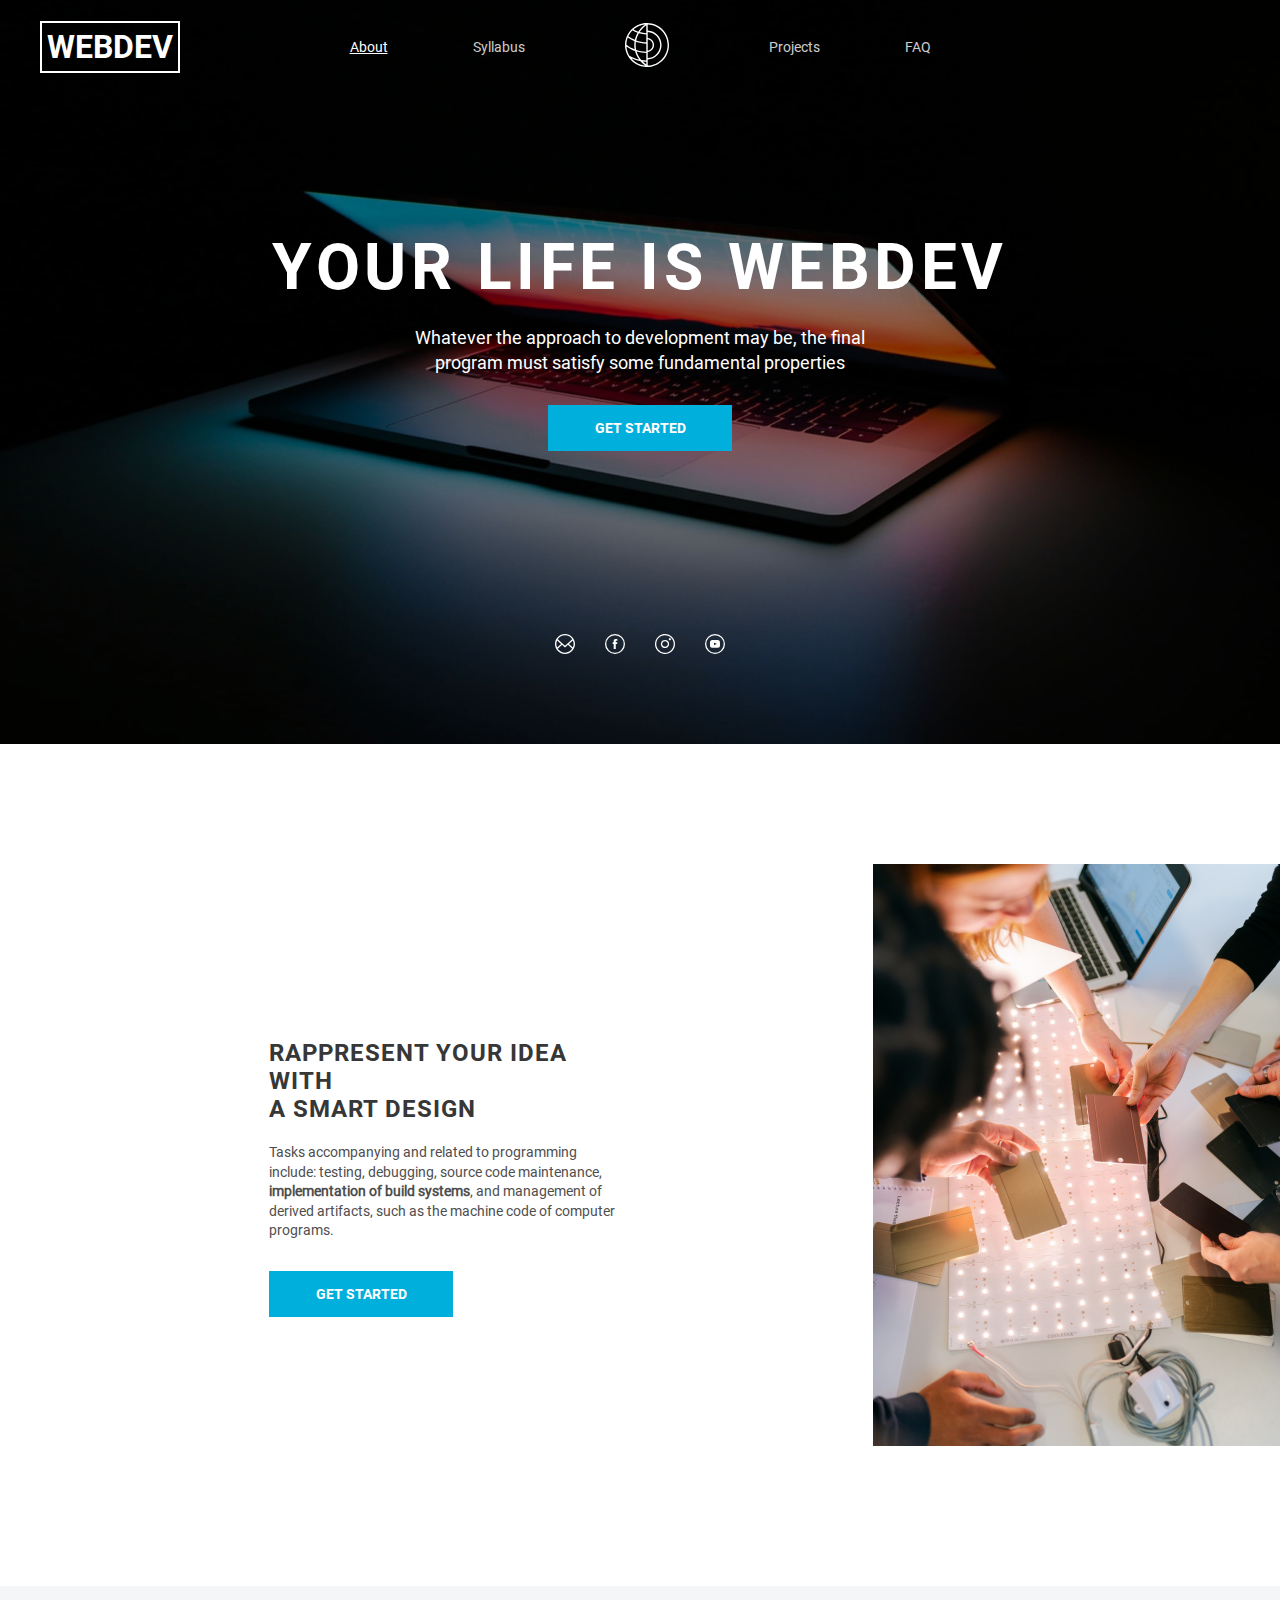
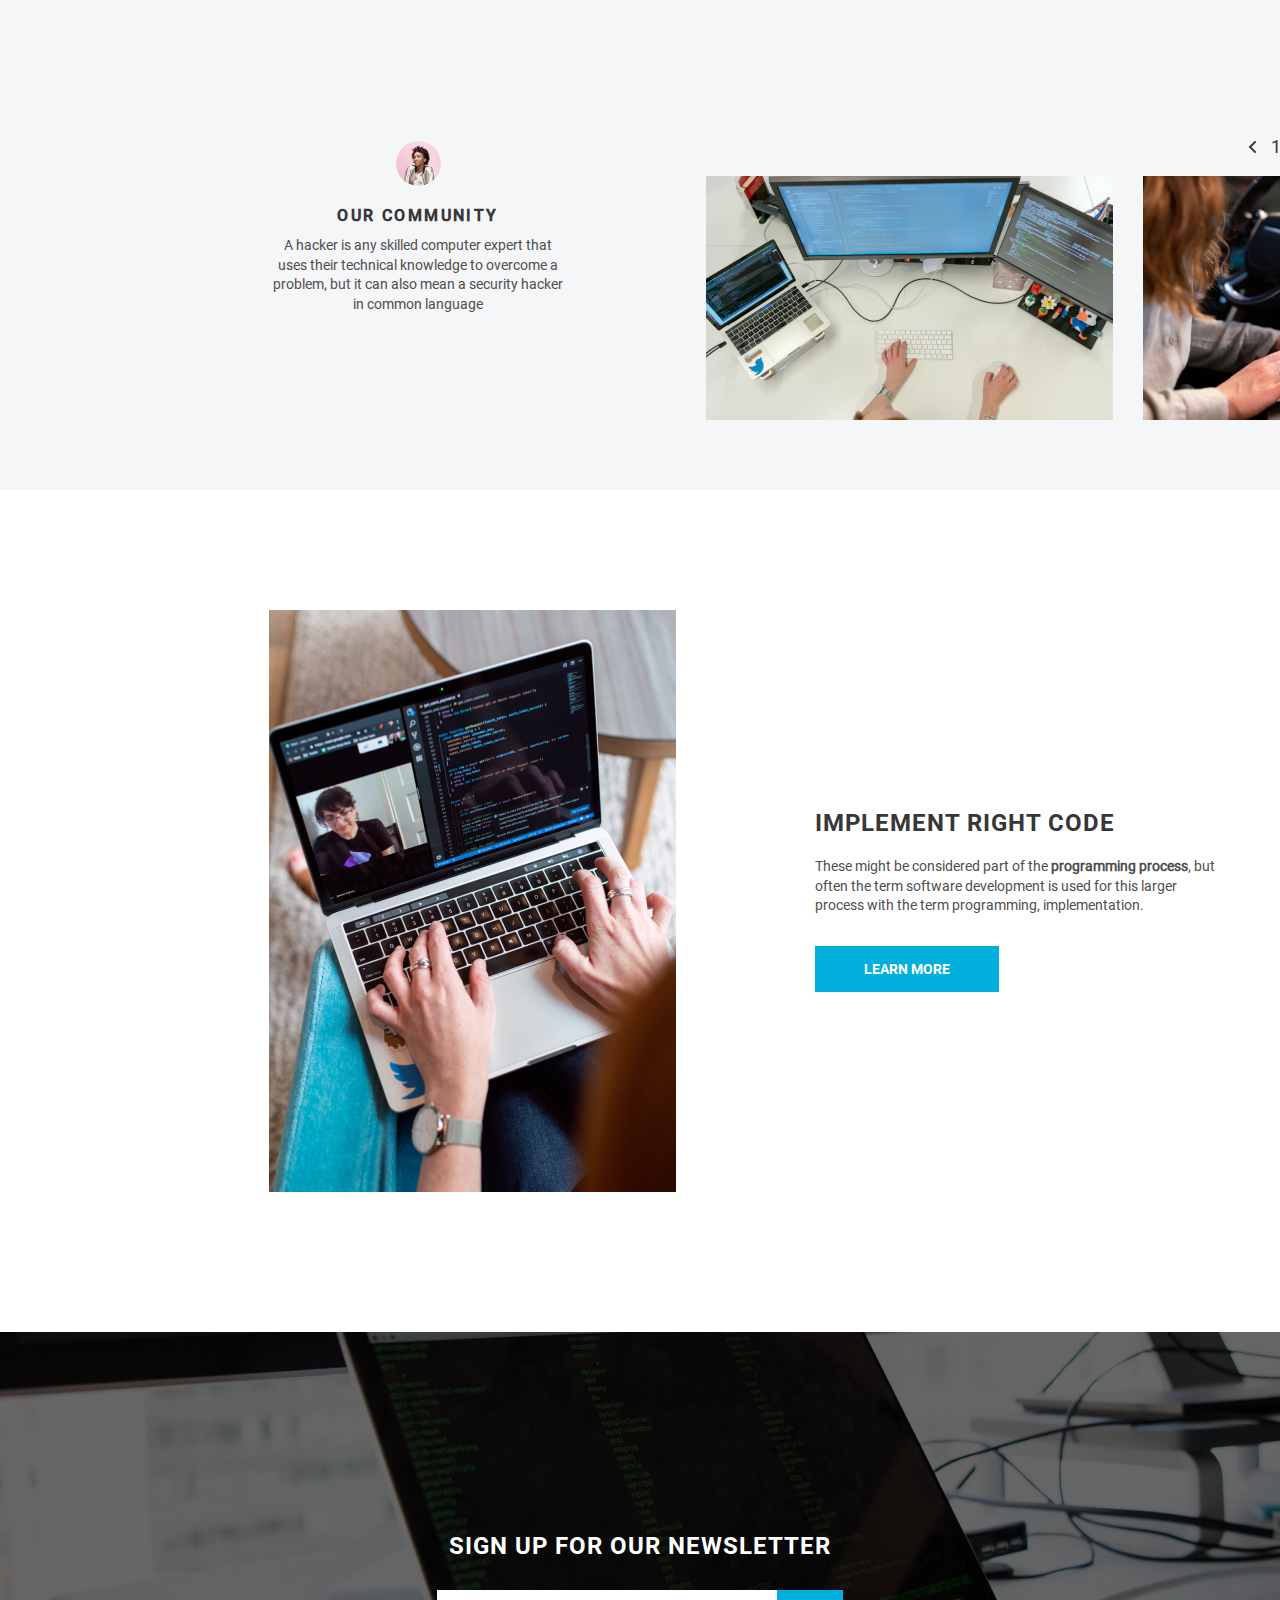
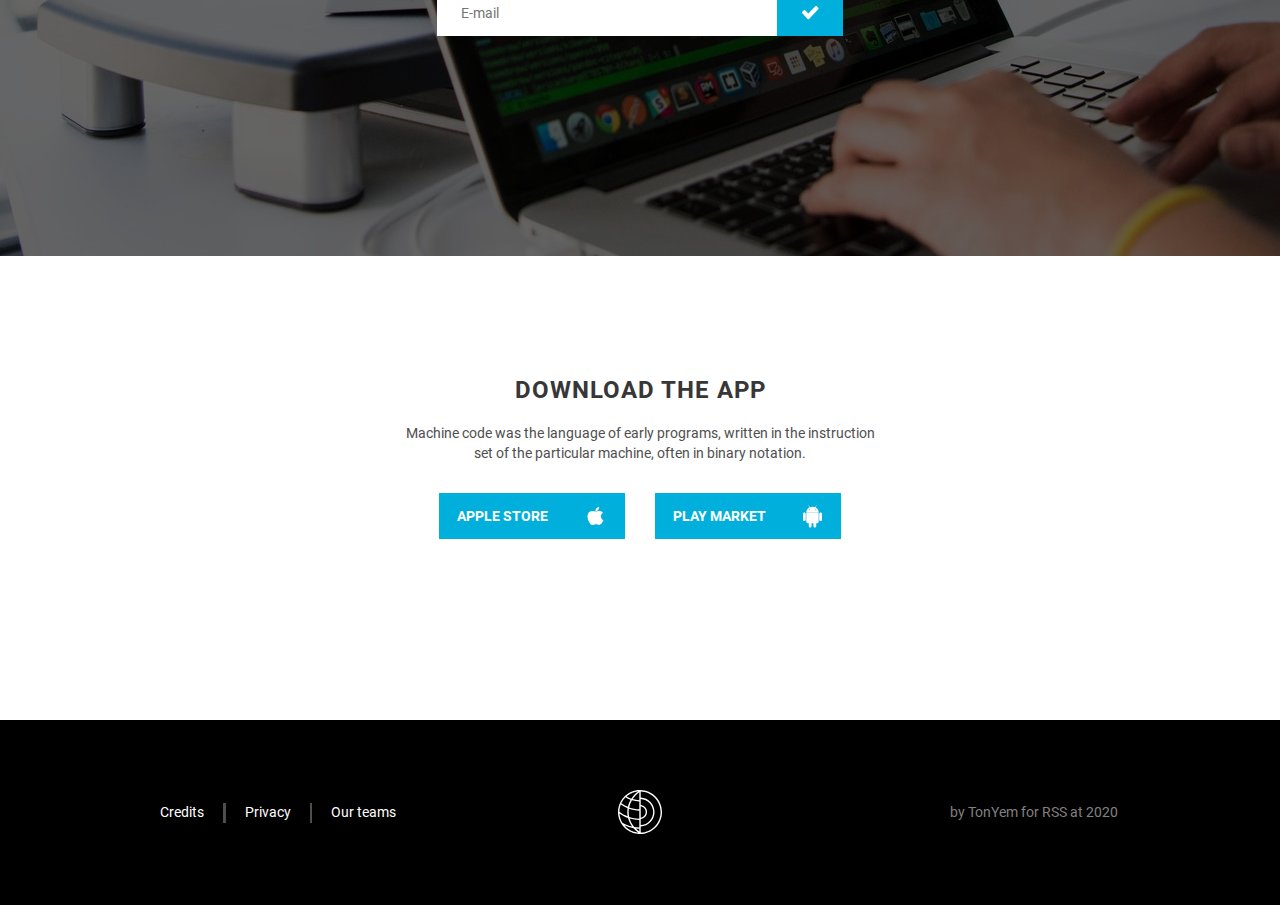
==== commit 8f47a9fd: "feat: add footer" ====
--- a/index.html
+++ b/index.html
@@ -112,6 +112,19 @@
 			</div>
 		</section>
 	</main>
-	<footer></footer>
+
+	<footer class="footer">
+		<nav class="footer__nav_block">
+			<ul class="footer__nav_list">
+				<li class="footer__nav_list-item"><a href="" class="footer__nav_list-link active">Credits</a></li>
+				<img src="assets/icons/mnu-items-divider.svg" alt="mnu-items-divider">
+				<li class="footer__nav_list-item"><a href="" class="footer__nav_list-link ">Privacy</a></li>
+				<img src="assets/icons/mnu-items-divider.svg" alt="mnu-items-divider">
+				<li class="footer__nav_list-item"><a href="" class="footer__nav_list-link ">Our teams</a></li>
+			</ul>
+		</nav>
+		<div class="footer__logo-container"><img src="assets/logo.svg" alt="logo"></div>
+		<p class="footer-text">by TonYem for RSS at 2020</p>
+	</footer>
 </body>
 </html>
--- a/style.css
+++ b/style.css
@@ -152,9 +152,6 @@
   transform: scale(1.1);
 }
 
-.main__content_section {
-}
-
 .rappresent__content_article,
 .implement__content_article {
   display: flex;
@@ -394,6 +391,7 @@
 }
 .sign-up_section-form button:hover {
   background-color: #009CC2;
+  cursor: pointer;
 }
 
 .download_section {
@@ -462,3 +460,58 @@
 .btn-download span:hover {
   background-color: #009CC2;
 }
+
+.footer {
+  height: 185px;
+  background: #000;
+  display: flex;
+  justify-content: space-between;
+  align-items: center;
+}
+
+.footer__nav_block {
+  display: flex;
+  justify-content: flex-end;
+  height: 20px;
+  width: 236px;
+  margin-left: 160px;
+}
+
+.footer__nav_list {
+  display: flex;
+  flex-direction: row;
+  justify-content: space-between;
+  padding: 0;
+  margin: 0;
+  width: 100%;
+}
+
+.footer__nav_list-item {
+  list-style-type: none;
+}
+
+.footer__nav_list-link {
+  text-decoration: none;
+  font-family: Roboto Regular;
+  font-style: normal;
+  font-size: 14px;
+  line-height: 140%;
+  color: #FFFFFF;
+}
+
+.footer__logo-container {
+  height: 45px;
+  width: 45px;
+}
+
+.footer-text {
+  font-family: Roboto Regular;
+  font-style: normal;
+  font-size: 14px;
+  line-height: 140%;
+  text-align: left;
+  color: #818181;
+  width: 330px;
+  padding: 0;
+  margin-left: 66px;
+}
